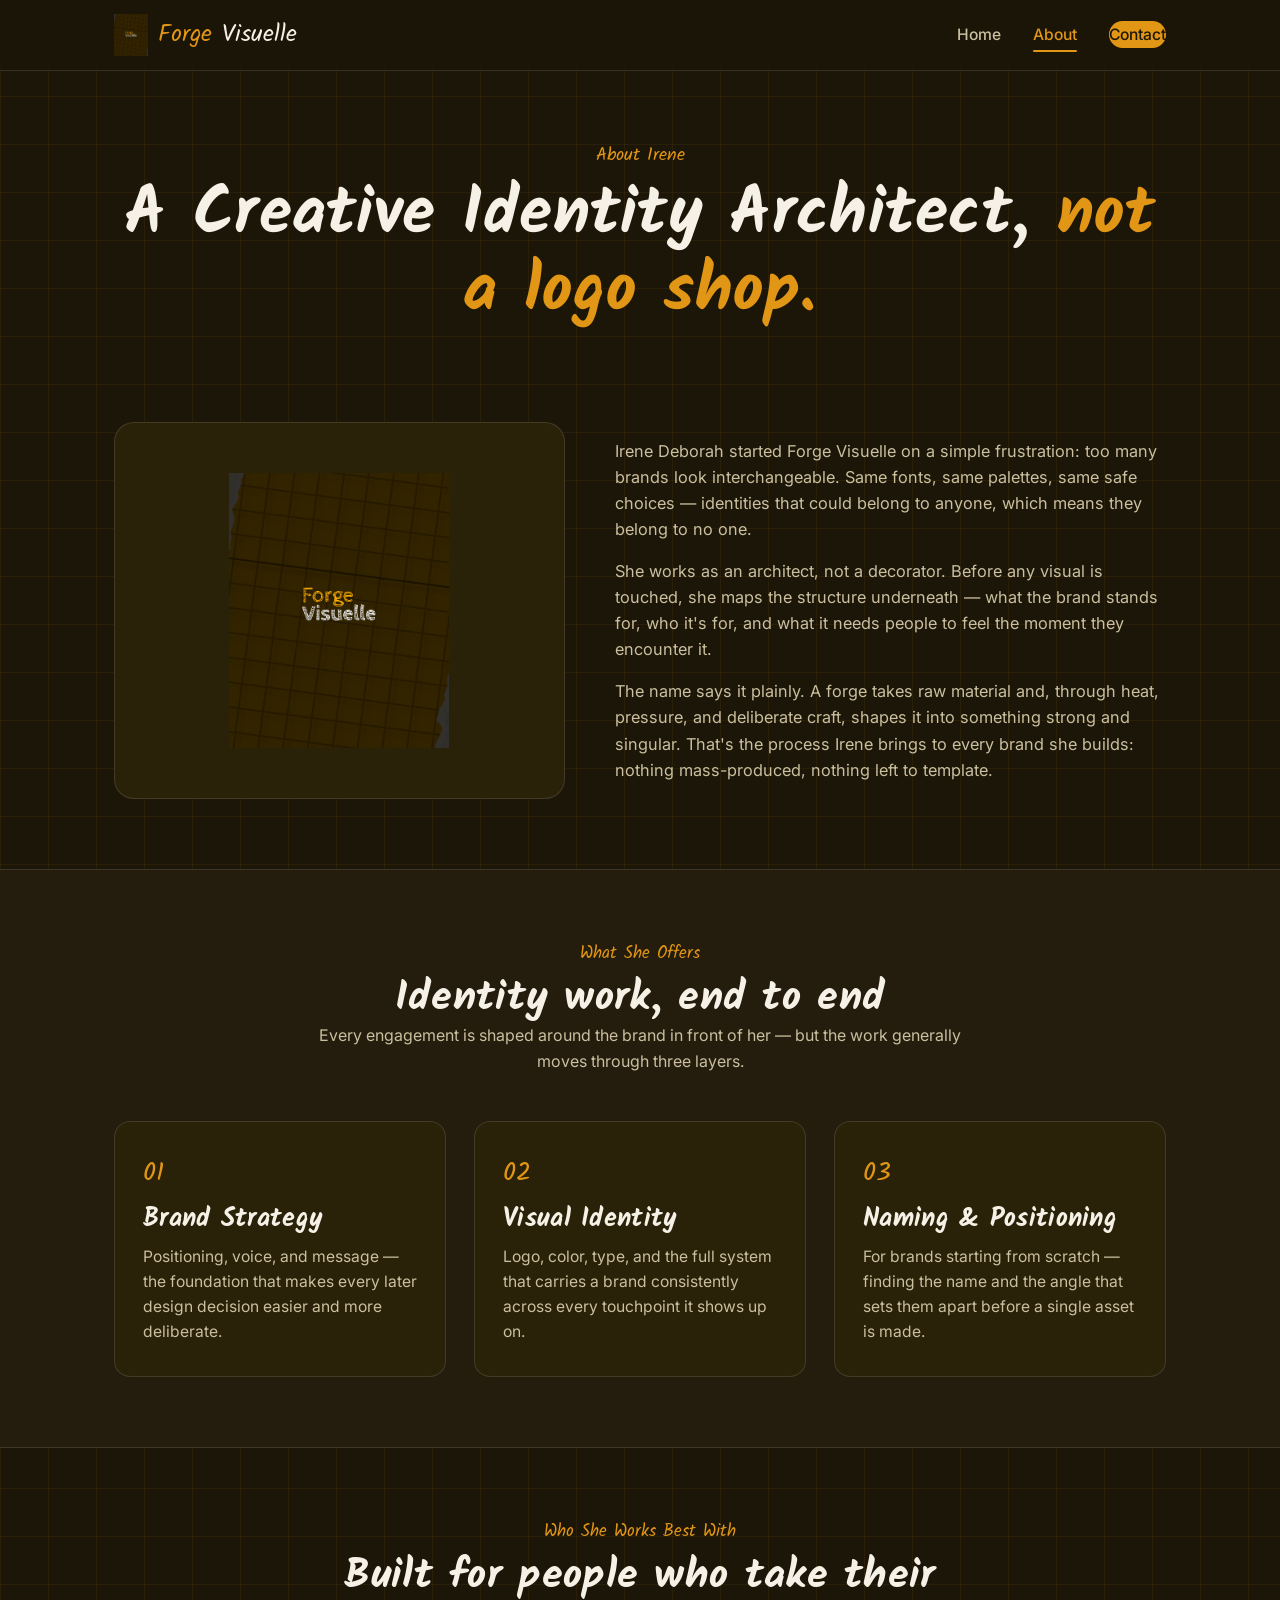
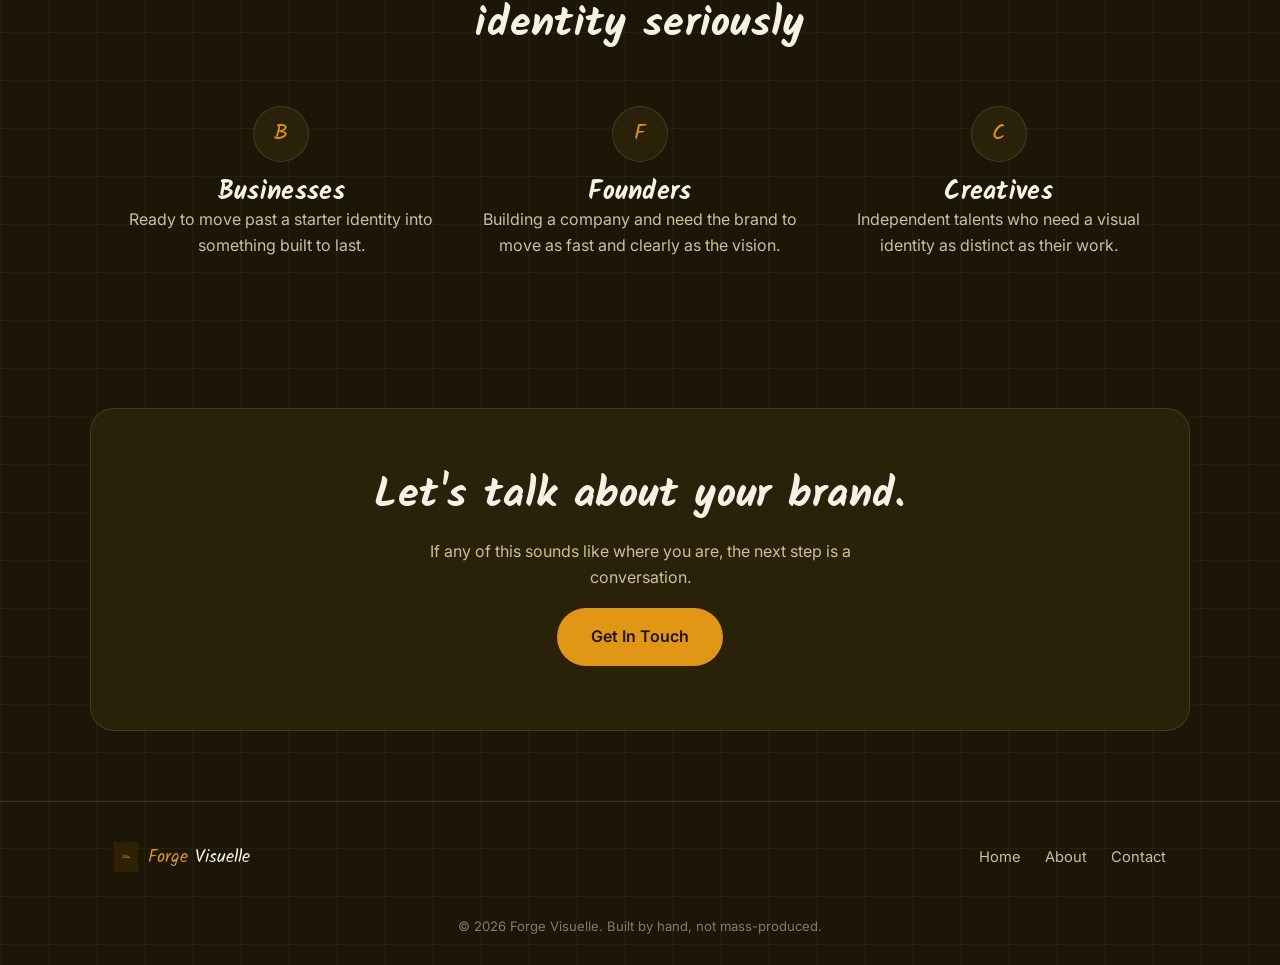
==== about.html @ b9db47db "Initial build of Forge Visuelle site Three-page static site (home, about, contact) for Irene Deborah" ====
<!DOCTYPE html>
<html lang="en">
<head>
<meta charset="UTF-8">
<meta name="viewport" content="width=device-width, initial-scale=1.0">
<title>About Irene Deborah — Forge Visuelle</title>
<meta name="description" content="Meet Irene Deborah, Creative Identity Architect and founder of Forge Visuelle — her story, philosophy, and what she offers.">

<link rel="icon" type="image/png" href="assets/forge-visuelle-logo.png">
<link rel="preconnect" href="https://fonts.googleapis.com">
<link rel="preconnect" href="https://fonts.gstatic.com" crossorigin>
<link href="https://fonts.googleapis.com/css2?family=Kalam:wght@400;700&family=Inter:wght@400;500;600;700&display=swap" rel="stylesheet">
<link rel="stylesheet" href="css/style.css">
</head>
<body>

<header class="site-header">
  <nav class="nav">
    <a href="index.html" class="nav-brand">
      <img src="assets/forge-visuelle-logo.png" alt="Forge Visuelle logo" class="nav-logo">
      <span class="nav-brand-text"><span class="forge">Forge</span> <span class="visuelle">Visuelle</span></span>
    </a>

    <ul class="nav-links">
      <li><a href="index.html">Home</a></li>
      <li><a href="about.html" class="active">About</a></li>
      <li><a href="contact.html" class="nav-cta">Contact</a></li>
    </ul>

    <button class="nav-toggle" aria-label="Toggle navigation" aria-expanded="false">
      <span></span><span></span><span></span>
    </button>
  </nav>
</header>

<main>

  <section class="page-hero">
    <div class="container">
      <span class="eyebrow">About Irene</span>
      <h1>A Creative Identity Architect, <span class="accent">not a logo shop.</span></h1>
    </div>
  </section>

  <!-- STORY -->
  <section>
    <div class="container story">
      <div class="story-visual">
        <img src="assets/forge-visuelle-logo.png" alt="Forge Visuelle mark">
      </div>
      <div class="story-copy">
        <p>Irene Deborah started Forge Visuelle on a simple frustration: too many brands look interchangeable. Same fonts, same palettes, same safe choices — identities that could belong to anyone, which means they belong to no one.</p>
        <p>She works as an architect, not a decorator. Before any visual is touched, she maps the structure underneath — what the brand stands for, who it's for, and what it needs people to feel the moment they encounter it.</p>
        <p>The name says it plainly. A forge takes raw material and, through heat, pressure, and deliberate craft, shapes it into something strong and singular. That's the process Irene brings to every brand she builds: nothing mass-produced, nothing left to template.</p>
      </div>
    </div>
  </section>

  <!-- WHAT SHE OFFERS -->
  <section class="section-alt">
    <div class="container">
      <div class="section-header">
        <span class="eyebrow">What She Offers</span>
        <h2>Identity work, end to end</h2>
        <p>Every engagement is shaped around the brand in front of her — but the work generally moves through three layers.</p>
      </div>

      <div class="grid grid-3">
        <div class="card">
          <span class="card-number">01</span>
          <h3>Brand Strategy</h3>
          <p>Positioning, voice, and message — the foundation that makes every later design decision easier and more deliberate.</p>
        </div>
        <div class="card">
          <span class="card-number">02</span>
          <h3>Visual Identity</h3>
          <p>Logo, color, type, and the full system that carries a brand consistently across every touchpoint it shows up on.</p>
        </div>
        <div class="card">
          <span class="card-number">03</span>
          <h3>Naming &amp; Positioning</h3>
          <p>For brands starting from scratch — finding the name and the angle that sets them apart before a single asset is made.</p>
        </div>
      </div>
    </div>
  </section>

  <!-- WHO SHE WORKS WITH -->
  <section>
    <div class="container">
      <div class="section-header">
        <span class="eyebrow">Who She Works Best With</span>
        <h2>Built for people who take their identity seriously</h2>
      </div>

      <div class="who-list">
        <div class="who-item">
          <span class="icon">B</span>
          <h3>Businesses</h3>
          <p>Ready to move past a starter identity into something built to last.</p>
        </div>
        <div class="who-item">
          <span class="icon">F</span>
          <h3>Founders</h3>
          <p>Building a company and need the brand to move as fast and clearly as the vision.</p>
        </div>
        <div class="who-item">
          <span class="icon">C</span>
          <h3>Creatives</h3>
          <p>Independent talents who need a visual identity as distinct as their work.</p>
        </div>
      </div>
    </div>
  </section>

  <!-- CTA -->
  <section class="cta-banner">
    <div class="container">
      <h2>Let's talk about your brand.</h2>
      <p>If any of this sounds like where you are, the next step is a conversation.</p>
      <a href="contact.html" class="btn btn-primary">Get In Touch</a>
    </div>
  </section>

</main>

<footer class="site-footer">
  <div class="container footer-inner">
    <a href="index.html" class="footer-brand">
      <img src="assets/forge-visuelle-logo.png" alt="Forge Visuelle logo" class="footer-logo">
      <span class="footer-brand-text"><span class="forge">Forge</span> Visuelle</span>
    </a>
    <ul class="footer-links">
      <li><a href="index.html">Home</a></li>
      <li><a href="about.html">About</a></li>
      <li><a href="contact.html">Contact</a></li>
    </ul>
    <p class="footer-note">© 2026 Forge Visuelle. Built by hand, not mass-produced.</p>
  </div>
</footer>

<script src="js/script.js"></script>
</body>
</html>
---- css/style.css ----
/* ============================================
   Forge Visuelle — shared stylesheet
   ============================================ */

:root {
  --bg: #1c1608;
  --bg-soft: #241c0d;
  --bg-panel: #2a2109;
  --line-color: rgba(226, 150, 21, 0.07);
  --accent: #e29615;
  --accent-soft: #f0ad3a;
  --text: #f5f1e6;
  --text-dim: #cabf9f;
  --border: rgba(245, 241, 230, 0.12);
  --font-display: "Kalam", cursive;
  --font-body: "Inter", sans-serif;
  --max-width: 1100px;
}

* {
  box-sizing: border-box;
  margin: 0;
  padding: 0;
}

html {
  scroll-behavior: smooth;
}

body {
  background-color: var(--bg);
  background-image:
    linear-gradient(var(--line-color) 1px, transparent 1px),
    linear-gradient(90deg, var(--line-color) 1px, transparent 1px);
  background-size: 48px 48px;
  color: var(--text);
  font-family: var(--font-body);
  line-height: 1.6;
  min-height: 100vh;
  display: flex;
  flex-direction: column;
  -webkit-font-smoothing: antialiased;
}

img {
  max-width: 100%;
  display: block;
}

a {
  color: inherit;
  text-decoration: none;
}

ul {
  list-style: none;
}

h1, h2, h3 {
  font-family: var(--font-display);
  font-weight: 700;
  line-height: 1.15;
  letter-spacing: 0.3px;
}

h1 { font-size: clamp(2.4rem, 6vw, 4.2rem); }
h2 { font-size: clamp(1.8rem, 4vw, 2.6rem); }
h3 { font-size: clamp(1.3rem, 3vw, 1.6rem); }

p {
  color: var(--text-dim);
}

.accent {
  color: var(--accent);
}

.container {
  width: 100%;
  max-width: var(--max-width);
  margin: 0 auto;
  padding: 0 24px;
}

/* ---------- Buttons ---------- */

.btn {
  display: inline-flex;
  align-items: center;
  gap: 8px;
  padding: 14px 32px;
  border-radius: 999px;
  font-family: var(--font-body);
  font-weight: 600;
  font-size: 1rem;
  border: 2px solid transparent;
  cursor: pointer;
  transition: transform 0.15s ease, background-color 0.15s ease, color 0.15s ease, border-color 0.15s ease;
}

.btn-primary {
  background-color: var(--accent);
  color: #1c1608;
}

.btn-primary:hover {
  background-color: var(--accent-soft);
  transform: translateY(-2px);
}

.btn-outline {
  background-color: transparent;
  color: var(--text);
  border-color: var(--border);
}

.btn-outline:hover {
  border-color: var(--accent);
  color: var(--accent);
  transform: translateY(-2px);
}

/* ---------- Header / Nav ---------- */

.site-header {
  position: sticky;
  top: 0;
  z-index: 100;
  background-color: rgba(28, 22, 8, 0.88);
  backdrop-filter: blur(8px);
  border-bottom: 1px solid var(--border);
}

.nav {
  display: flex;
  align-items: center;
  justify-content: space-between;
  padding: 14px 24px;
  max-width: var(--max-width);
  margin: 0 auto;
}

.nav-brand {
  display: flex;
  align-items: center;
  gap: 10px;
}

.nav-logo {
  height: 42px;
  width: auto;
}

.nav-brand-text {
  font-family: var(--font-display);
  font-size: 1.5rem;
  line-height: 1;
}

.nav-brand-text .forge { color: var(--accent); }
.nav-brand-text .visuelle { color: var(--text); }

.nav-links {
  display: flex;
  align-items: center;
  gap: 32px;
}

.nav-links a {
  font-weight: 500;
  font-size: 0.98rem;
  color: var(--text-dim);
  position: relative;
  padding: 4px 0;
  transition: color 0.15s ease;
}

.nav-links a:hover,
.nav-links a.active {
  color: var(--accent);
}

.nav-links a.active::after {
  content: "";
  position: absolute;
  left: 0;
  bottom: -4px;
  width: 100%;
  height: 2px;
  background-color: var(--accent);
  border-radius: 2px;
}

.nav-cta {
  background-color: var(--accent);
  color: #1c1608 !important;
  padding: 9px 22px;
  border-radius: 999px;
  font-weight: 600;
}

.nav-cta:hover {
  background-color: var(--accent-soft);
}

.nav-toggle {
  display: none;
  flex-direction: column;
  gap: 5px;
  background: none;
  border: none;
  cursor: pointer;
  padding: 6px;
}

.nav-toggle span {
  width: 26px;
  height: 2px;
  background-color: var(--text);
  border-radius: 2px;
  transition: transform 0.2s ease, opacity 0.2s ease;
}

/* ---------- Hero ---------- */

.hero {
  padding: 90px 0 70px;
}

.hero .container {
  display: flex;
  flex-direction: column;
  align-items: center;
  text-align: center;
  gap: 22px;
}

.hero-logo {
  width: 150px;
  height: auto;
  margin-bottom: 6px;
}

.hero-tagline {
  font-family: var(--font-display);
  color: var(--accent);
  font-size: 1.3rem;
  letter-spacing: 0.5px;
}

.hero h1 {
  max-width: 780px;
}

.hero-sub {
  max-width: 560px;
  font-size: 1.1rem;
}

.hero-actions {
  margin-top: 10px;
  display: flex;
  gap: 16px;
  flex-wrap: wrap;
  justify-content: center;
}

/* ---------- Sections ---------- */

section {
  padding: 70px 0;
}

.section-alt {
  background-color: var(--bg-soft);
  border-top: 1px solid var(--border);
  border-bottom: 1px solid var(--border);
}

.section-header {
  text-align: center;
  max-width: 680px;
  margin: 0 auto 46px;
}

.section-header .eyebrow {
  display: inline-block;
  font-family: var(--font-display);
  color: var(--accent);
  font-size: 1.05rem;
  margin-bottom: 8px;
}

/* ---------- Cards / grids ---------- */

.grid {
  display: grid;
  gap: 28px;
}

.grid-2 { grid-template-columns: repeat(2, 1fr); }
.grid-3 { grid-template-columns: repeat(3, 1fr); }

.card {
  background-color: var(--bg-panel);
  border: 1px solid var(--border);
  border-radius: 16px;
  padding: 32px 28px;
  transition: transform 0.2s ease, border-color 0.2s ease;
}

.card:hover {
  transform: translateY(-4px);
  border-color: var(--accent);
}

.card .card-number {
  font-family: var(--font-display);
  color: var(--accent);
  font-size: 1.6rem;
  display: block;
  margin-bottom: 10px;
}

.card h3 {
  margin-bottom: 10px;
}

.card p {
  font-size: 0.98rem;
}

/* ---------- CTA banner ---------- */

.cta-banner {
  text-align: center;
}

.cta-banner .container {
  background-color: var(--bg-panel);
  border: 1px solid var(--border);
  border-radius: 24px;
  padding: 64px 32px;
  display: flex;
  flex-direction: column;
  align-items: center;
  gap: 18px;
}

.cta-banner h2 {
  max-width: 620px;
}

.cta-banner p {
  max-width: 480px;
}

/* ---------- Footer ---------- */

.site-footer {
  margin-top: auto;
  border-top: 1px solid var(--border);
  padding: 40px 0 28px;
}

.footer-inner {
  display: flex;
  flex-wrap: wrap;
  justify-content: space-between;
  align-items: center;
  gap: 20px;
}

.footer-brand {
  display: flex;
  align-items: center;
  gap: 10px;
}

.footer-logo {
  height: 30px;
}

.footer-brand-text {
  font-family: var(--font-display);
  font-size: 1.1rem;
}

.footer-brand-text .forge { color: var(--accent); }

.footer-links {
  display: flex;
  gap: 24px;
}

.footer-links a {
  font-size: 0.92rem;
  color: var(--text-dim);
  transition: color 0.15s ease;
}

.footer-links a:hover {
  color: var(--accent);
}

.footer-note {
  width: 100%;
  text-align: center;
  font-size: 0.82rem;
  color: var(--text-dim);
  opacity: 0.6;
  margin-top: 24px;
}

/* ---------- About page ---------- */

.page-hero {
  padding: 70px 0 20px;
  text-align: center;
}

.page-hero .eyebrow {
  font-family: var(--font-display);
  color: var(--accent);
  font-size: 1.1rem;
}

.page-hero h1 {
  margin-top: 8px;
}

.story {
  display: grid;
  grid-template-columns: 0.9fr 1.1fr;
  gap: 50px;
  align-items: center;
}

.story-visual {
  background-color: var(--bg-panel);
  border: 1px solid var(--border);
  border-radius: 20px;
  padding: 50px 30px;
  display: flex;
  align-items: center;
  justify-content: center;
}

.story-visual img {
  width: 100%;
  max-width: 220px;
}

.story-copy p {
  margin-bottom: 16px;
  font-size: 1.02rem;
}

.story-copy p:last-child {
  margin-bottom: 0;
}

.who-list {
  display: grid;
  grid-template-columns: repeat(3, 1fr);
  gap: 24px;
}

.who-item {
  text-align: center;
  padding: 10px;
}

.who-item .icon {
  width: 56px;
  height: 56px;
  border-radius: 50%;
  background-color: var(--bg-panel);
  border: 1px solid var(--border);
  display: flex;
  align-items: center;
  justify-content: center;
  margin: 0 auto 16px;
  font-family: var(--font-display);
  color: var(--accent);
  font-size: 1.4rem;
}

/* ---------- Contact page ---------- */

.contact-grid {
  display: grid;
  grid-template-columns: 1fr 1.1fr;
  gap: 40px;
  align-items: start;
}

.contact-info-card {
  background-color: var(--bg-panel);
  border: 1px solid var(--border);
  border-radius: 20px;
  padding: 40px 32px;
}

.contact-info-card h3 {
  margin-bottom: 18px;
}

.contact-line {
  display: flex;
  align-items: center;
  gap: 14px;
  padding: 14px 0;
  border-top: 1px solid var(--border);
  font-size: 1.02rem;
}

.contact-line:first-of-type {
  border-top: none;
}

.contact-line .label {
  font-family: var(--font-display);
  color: var(--accent);
  min-width: 70px;
}

.contact-line a:hover {
  color: var(--accent);
}

.contact-form-card {
  background-color: var(--bg-panel);
  border: 1px solid var(--border);
  border-radius: 20px;
  padding: 40px 32px;
}

.contact-form-card h3 {
  margin-bottom: 8px;
}

.form-note {
  font-size: 0.9rem;
  margin-bottom: 24px;
}

.field {
  margin-bottom: 20px;
}

.field label {
  display: block;
  font-size: 0.92rem;
  font-weight: 600;
  margin-bottom: 8px;
  color: var(--text);
}

.field input,
.field textarea {
  width: 100%;
  background-color: var(--bg);
  border: 1px solid var(--border);
  border-radius: 10px;
  padding: 13px 16px;
  color: var(--text);
  font-family: var(--font-body);
  font-size: 0.98rem;
  transition: border-color 0.15s ease;
}

.field input:focus,
.field textarea:focus {
  outline: none;
  border-color: var(--accent);
}

.field textarea {
  resize: vertical;
  min-height: 130px;
}

.form-status {
  margin-top: 14px;
  font-size: 0.9rem;
  color: var(--accent);
  display: none;
}

.form-status.visible {
  display: block;
}

/* ---------- Responsive ---------- */

@media (max-width: 880px) {
  .grid-3 { grid-template-columns: repeat(2, 1fr); }
  .story { grid-template-columns: 1fr; }
  .story-visual { max-width: 260px; margin: 0 auto; }
  .contact-grid { grid-template-columns: 1fr; }
  .who-list { grid-template-columns: 1fr; }
}

@media (max-width: 720px) {
  .nav-links {
    position: absolute;
    top: 100%;
    left: 0;
    right: 0;
    background-color: var(--bg);
    border-bottom: 1px solid var(--border);
    flex-direction: column;
    align-items: flex-start;
    padding: 20px 24px 28px;
    gap: 18px;
    display: none;
  }

  .nav-links.open {
    display: flex;
  }

  .nav-toggle {
    display: flex;
  }

  .grid-2, .grid-3 { grid-template-columns: 1fr; }

  section { padding: 50px 0; }

  .hero { padding: 60px 0 50px; }
}

@media (max-width: 480px) {
  .nav-brand-text { font-size: 1.2rem; }
  .nav-logo { height: 34px; }
  .hero-logo { width: 110px; }
  .cta-banner .container { padding: 44px 22px; }
  .footer-inner { flex-direction: column; align-items: flex-start; }
}
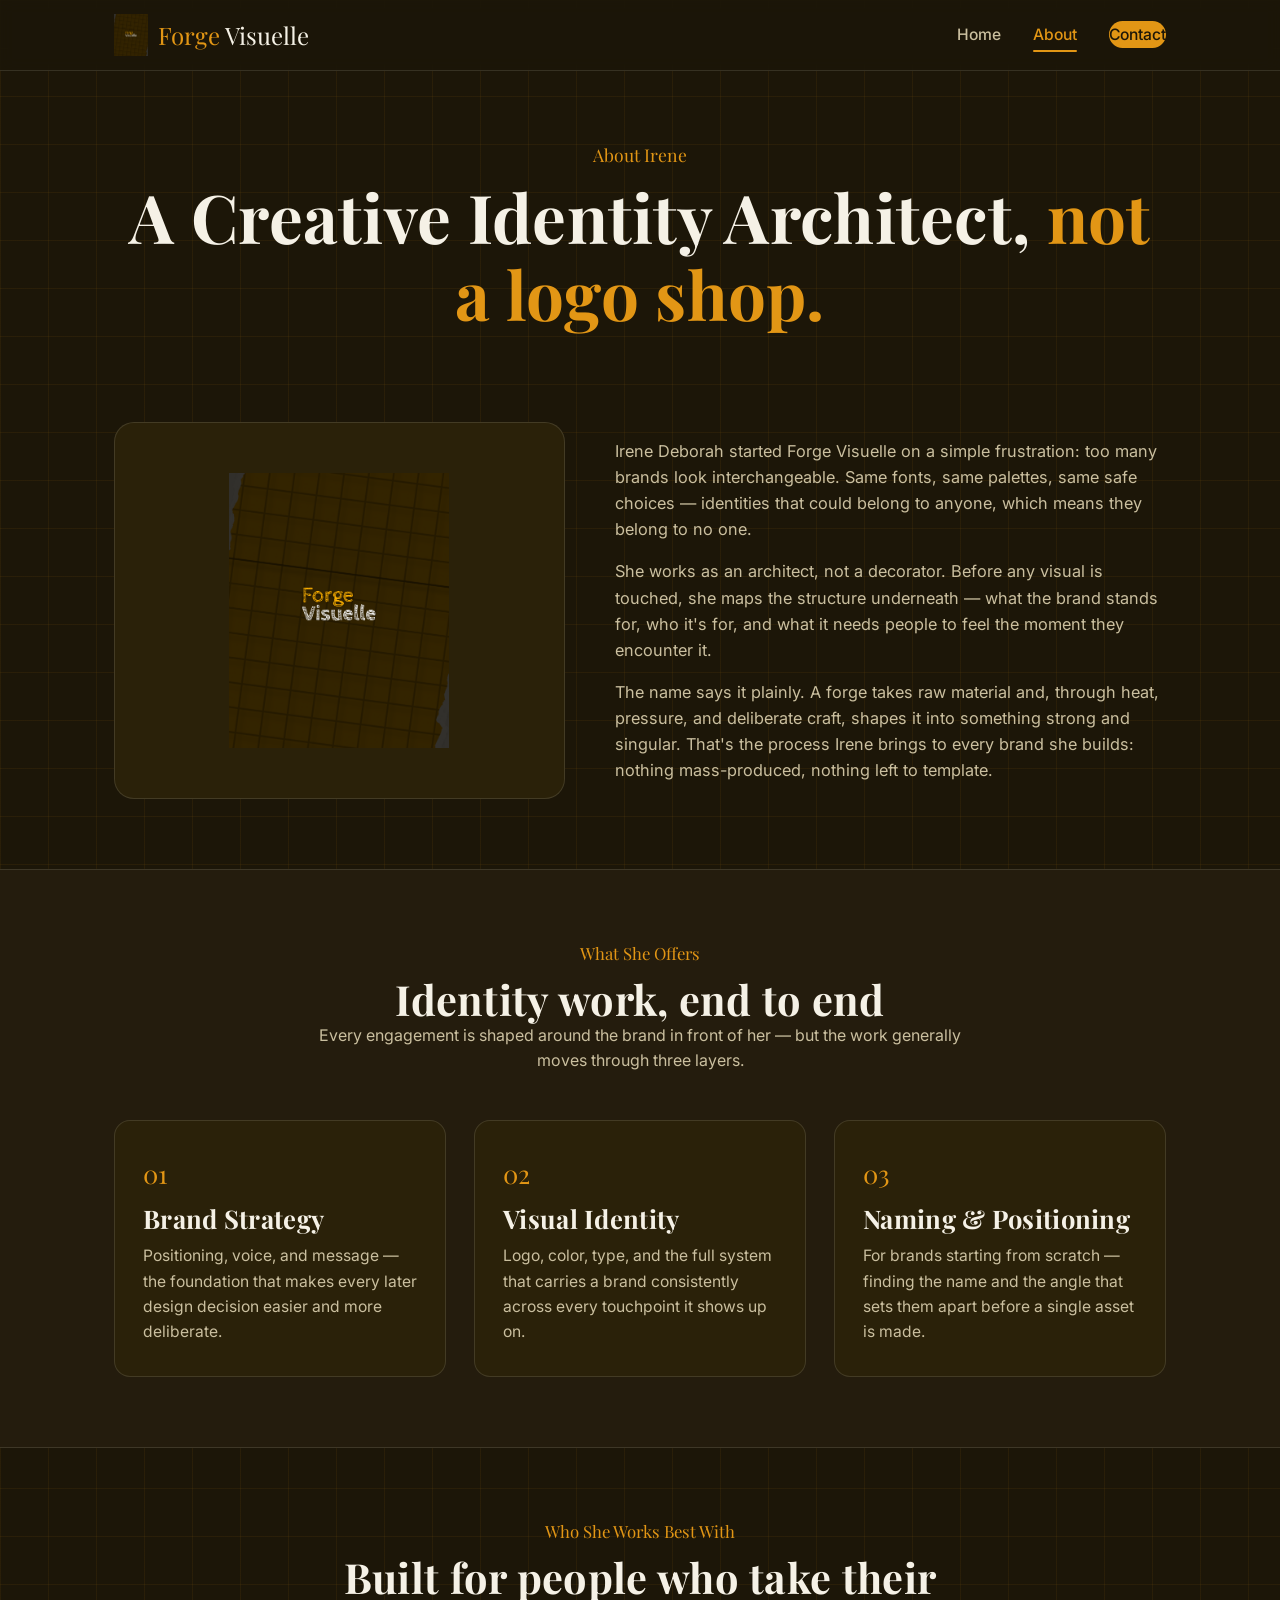
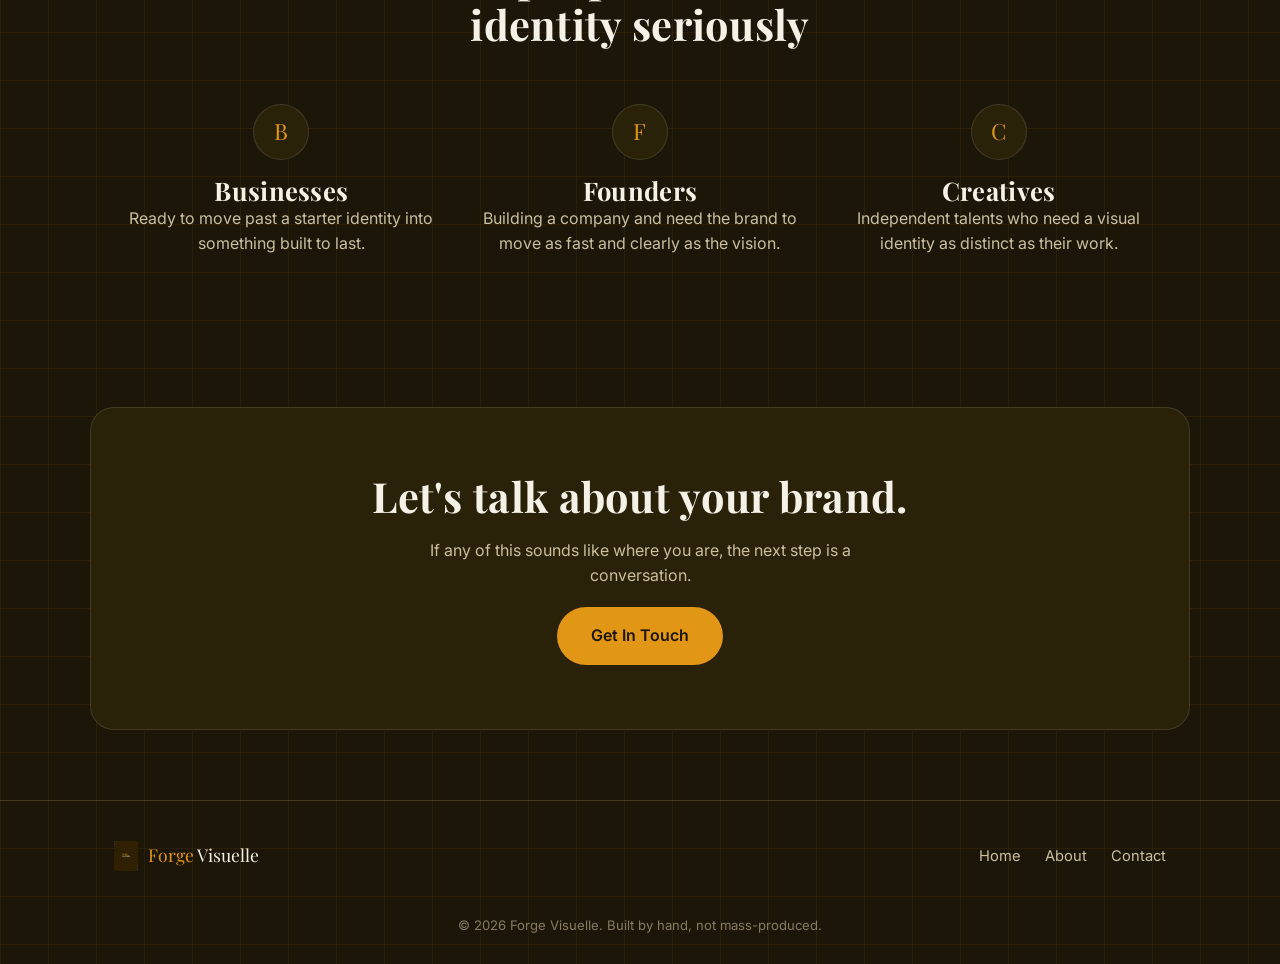
==== commit 4ba16301: "Switch to Playfair Display and polish contact page copy Replace the marker-style Kalam headings with" ====
--- a/about.html
+++ b/about.html
@@ -9,7 +9,7 @@
 <link rel="icon" type="image/png" href="assets/forge-visuelle-logo.png">
 <link rel="preconnect" href="https://fonts.googleapis.com">
 <link rel="preconnect" href="https://fonts.gstatic.com" crossorigin>
-<link href="https://fonts.googleapis.com/css2?family=Kalam:wght@400;700&family=Inter:wght@400;500;600;700&display=swap" rel="stylesheet">
+<link href="https://fonts.googleapis.com/css2?family=Playfair+Display:ital,wght@0,500;0,600;0,700;1,500;1,600&family=Inter:wght@400;500;600;700&display=swap" rel="stylesheet">
 <link rel="stylesheet" href="css/style.css">
 </head>
 <body>
--- a/css/style.css
+++ b/css/style.css
@@ -12,7 +12,7 @@
   --text: #f5f1e6;
   --text-dim: #cabf9f;
   --border: rgba(245, 241, 230, 0.12);
-  --font-display: "Kalam", cursive;
+  --font-display: "Playfair Display", serif;
   --font-body: "Inter", sans-serif;
   --max-width: 1100px;
 }
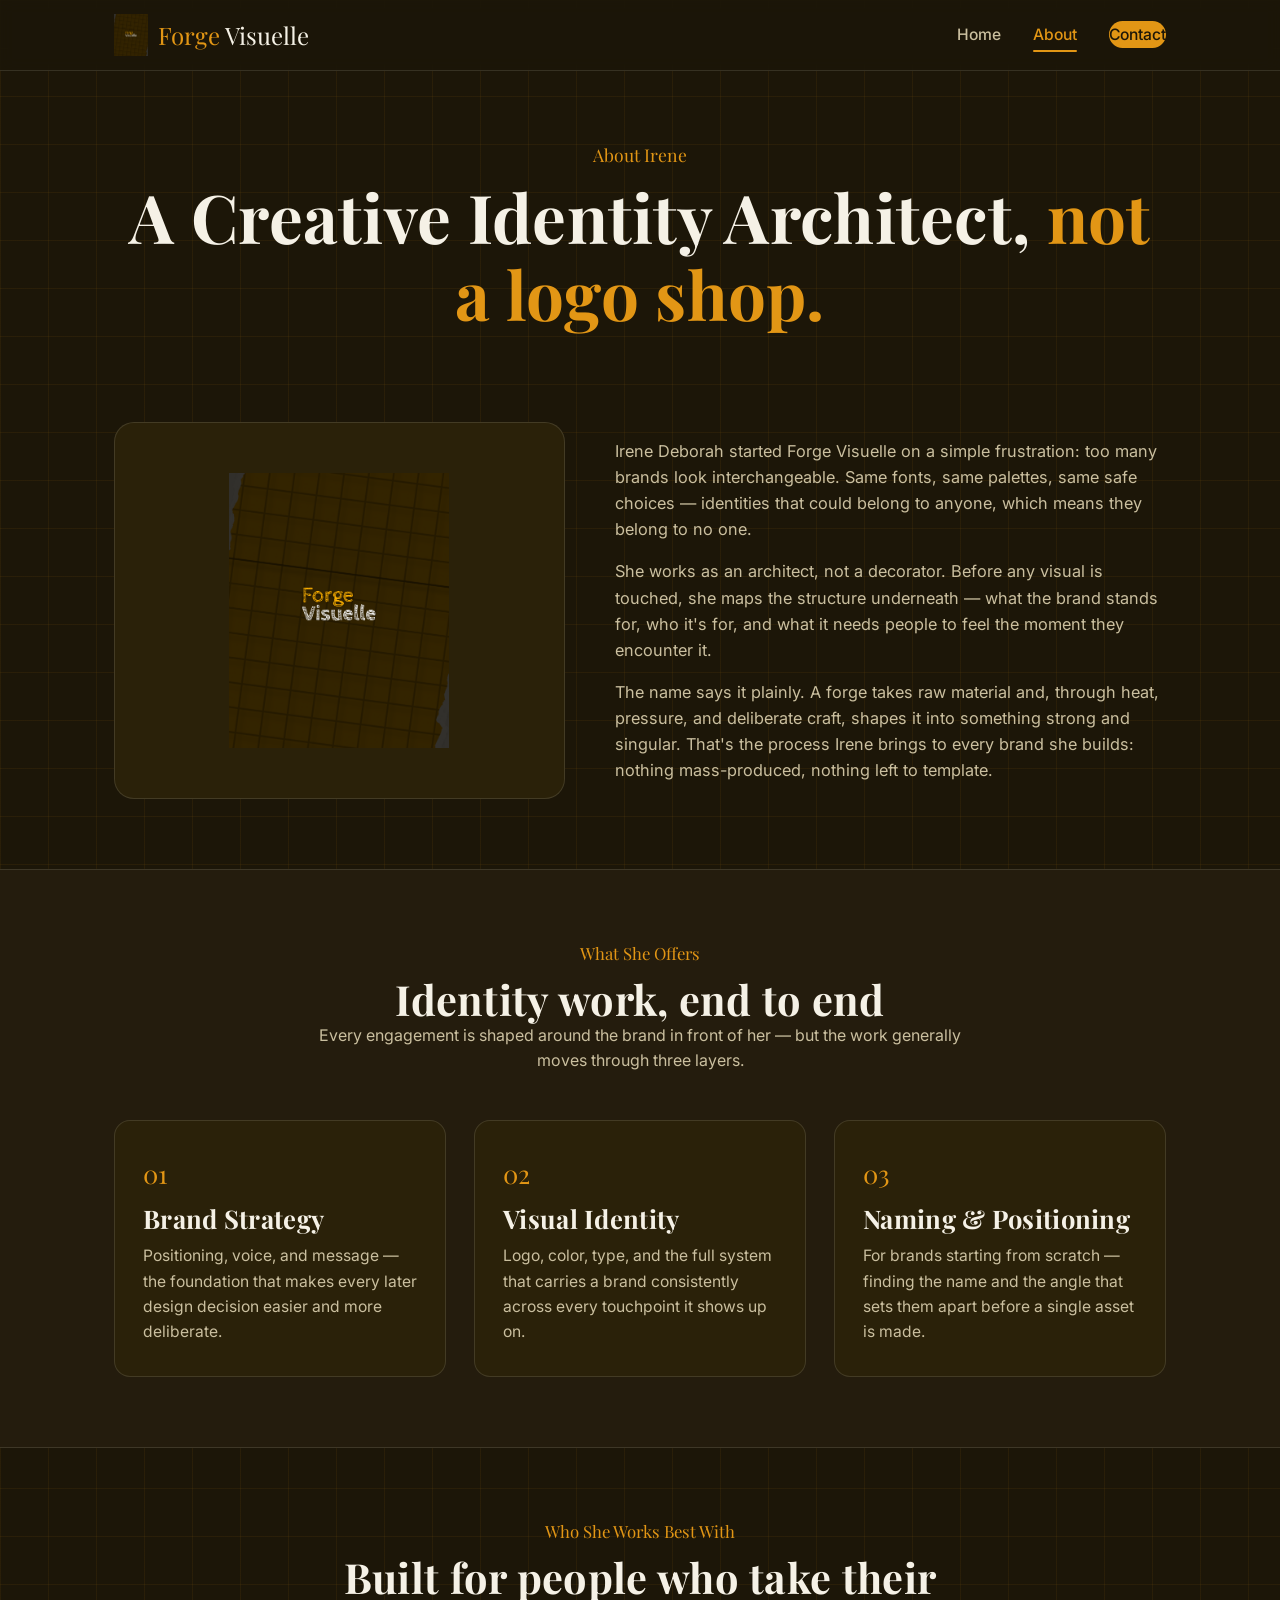
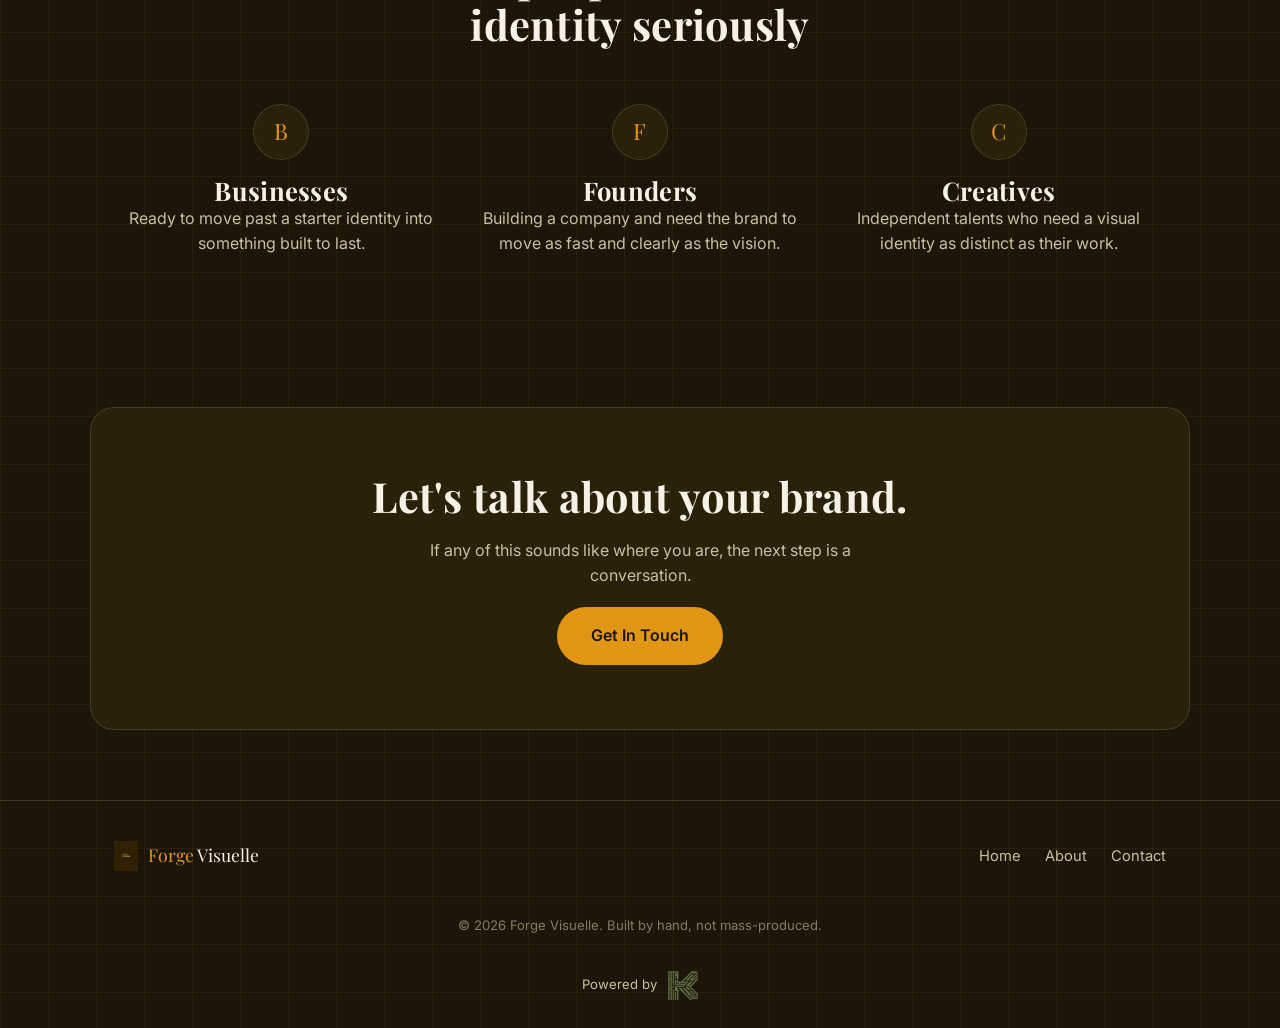
==== commit f7f5ed1b: "Add "Powered by" K logo to site footer Co-Authored-By: Claude Sonnet 5 <noreply@anthropic.com>" ====
--- a/about.html
+++ b/about.html
@@ -136,6 +136,10 @@
       <li><a href="contact.html">Contact</a></li>
     </ul>
     <p class="footer-note">© 2026 Forge Visuelle. Built by hand, not mass-produced.</p>
+    <div class="powered-by">
+      <span>Powered by</span>
+      <img src="assets/powered-by-logo.png" alt="K logo">
+    </div>
   </div>
 </footer>
 
--- a/css/style.css
+++ b/css/style.css
@@ -410,6 +410,22 @@
   color: var(--text-dim);
   opacity: 0.6;
   margin-top: 24px;
+}
+
+.powered-by {
+  width: 100%;
+  display: flex;
+  justify-content: center;
+  align-items: center;
+  gap: 10px;
+  margin-top: 14px;
+  font-size: 0.82rem;
+  color: var(--text-dim);
+}
+
+.powered-by img {
+  height: 30px;
+  width: auto;
 }
 
 /* ---------- About page ---------- */
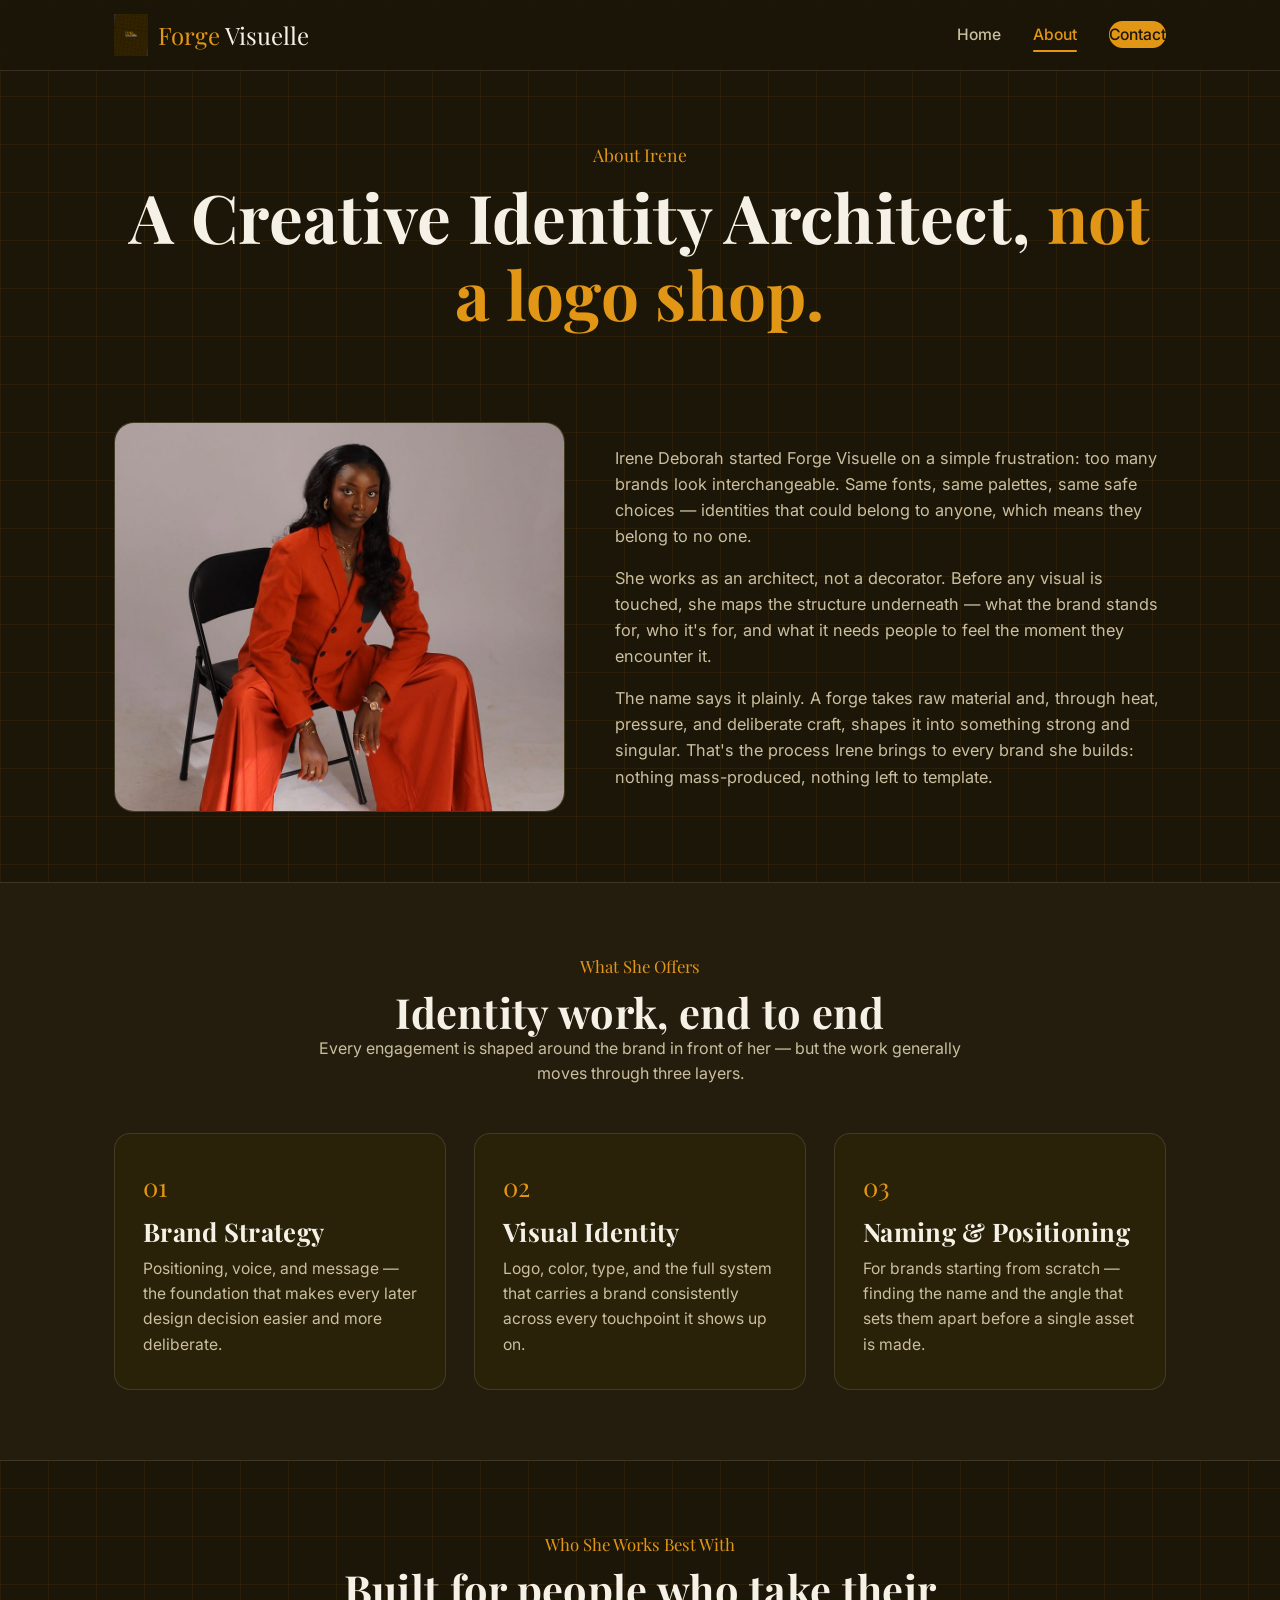
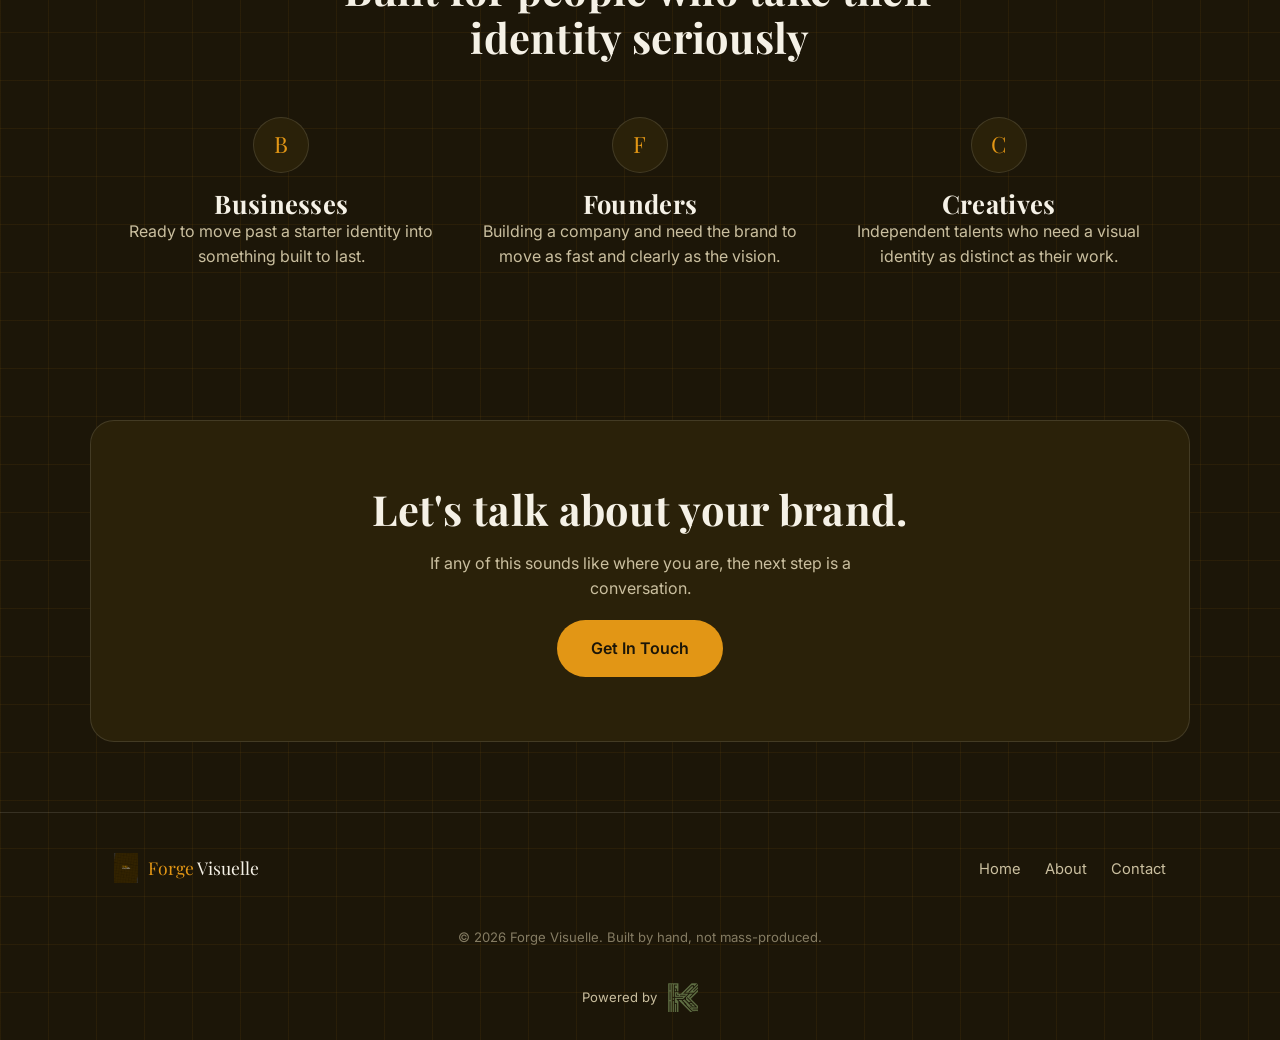
==== commit 8774c2ee: "Add Irene's photo to About and tighten mobile experience Replace the logo in the About story section" ====
--- a/about.html
+++ b/about.html
@@ -2,7 +2,8 @@
 <html lang="en">
 <head>
 <meta charset="UTF-8">
-<meta name="viewport" content="width=device-width, initial-scale=1.0">
+<meta name="viewport" content="width=device-width, initial-scale=1.0, viewport-fit=cover">
+<meta name="theme-color" content="#1c1608">
 <title>About Irene Deborah — Forge Visuelle</title>
 <meta name="description" content="Meet Irene Deborah, Creative Identity Architect and founder of Forge Visuelle — her story, philosophy, and what she offers.">
 
@@ -46,7 +47,7 @@
   <section>
     <div class="container story">
       <div class="story-visual">
-        <img src="assets/forge-visuelle-logo.png" alt="Forge Visuelle mark">
+        <img src="assets/irene-deborah.jpg" alt="Irene Deborah, Creative Identity Architect and founder of Forge Visuelle" width="1000" height="864">
       </div>
       <div class="story-copy">
         <p>Irene Deborah started Forge Visuelle on a simple frustration: too many brands look interchangeable. Same fonts, same palettes, same safe choices — identities that could belong to anyone, which means they belong to no one.</p>
--- a/css/style.css
+++ b/css/style.css
@@ -25,9 +25,16 @@
 
 html {
   scroll-behavior: smooth;
+  -webkit-text-size-adjust: 100%;
+  text-size-adjust: 100%;
 }
 
 body {
+  overflow-x: hidden;
+  -webkit-tap-highlight-color: transparent;
+  padding-left: env(safe-area-inset-left);
+  padding-right: env(safe-area-inset-right);
+  padding-bottom: env(safe-area-inset-bottom);
   background-color: var(--bg);
   background-image:
     linear-gradient(var(--line-color) 1px, transparent 1px),
@@ -37,6 +44,7 @@
   font-family: var(--font-body);
   line-height: 1.6;
   min-height: 100vh;
+  min-height: 100dvh;
   display: flex;
   flex-direction: column;
   -webkit-font-smoothing: antialiased;
@@ -206,11 +214,15 @@
 .nav-toggle {
   display: none;
   flex-direction: column;
+  justify-content: center;
+  align-items: center;
   gap: 5px;
   background: none;
   border: none;
   cursor: pointer;
-  padding: 6px;
+  width: 44px;
+  height: 44px;
+  margin-right: -8px;
 }
 
 .nav-toggle span {
@@ -453,18 +465,15 @@
 }
 
 .story-visual {
-  background-color: var(--bg-panel);
   border: 1px solid var(--border);
   border-radius: 20px;
-  padding: 50px 30px;
-  display: flex;
-  align-items: center;
-  justify-content: center;
+  overflow: hidden;
+  background-color: var(--bg-panel);
 }
 
 .story-visual img {
   width: 100%;
-  max-width: 220px;
+  height: auto;
 }
 
 .story-copy p {
@@ -582,7 +591,8 @@
   padding: 13px 16px;
   color: var(--text);
   font-family: var(--font-body);
-  font-size: 0.98rem;
+  font-size: 1rem;
+  min-height: 48px;
   transition: border-color 0.15s ease;
 }
 
@@ -612,8 +622,8 @@
 
 @media (max-width: 880px) {
   .grid-3 { grid-template-columns: repeat(2, 1fr); }
-  .story { grid-template-columns: 1fr; }
-  .story-visual { max-width: 260px; margin: 0 auto; }
+  .story { grid-template-columns: 1fr; gap: 32px; }
+  .story-visual { max-width: 460px; margin: 0 auto; }
   .contact-grid { grid-template-columns: 1fr; }
   .who-list { grid-template-columns: 1fr; }
 }
@@ -627,10 +637,24 @@
     background-color: var(--bg);
     border-bottom: 1px solid var(--border);
     flex-direction: column;
-    align-items: flex-start;
-    padding: 20px 24px 28px;
-    gap: 18px;
+    align-items: stretch;
+    padding: 12px 24px 24px;
+    gap: 4px;
     display: none;
+  }
+
+  .nav-links a {
+    display: block;
+    padding: 14px 0;
+    font-size: 1.05rem;
+  }
+
+  .nav-links a.active::after { display: none; }
+
+  .nav-links .nav-cta {
+    margin-top: 8px;
+    text-align: center;
+    padding: 14px 22px;
   }
 
   .nav-links.open {
@@ -649,9 +673,28 @@
 }
 
 @media (max-width: 480px) {
+  .container { padding: 0 20px; }
+  .nav { padding: 10px 20px; }
   .nav-brand-text { font-size: 1.2rem; }
   .nav-logo { height: 34px; }
   .hero-logo { width: 110px; }
+  .hero-actions { width: 100%; flex-direction: column; }
+  .hero-actions .btn,
+  .cta-banner .btn { width: 100%; justify-content: center; }
+  .btn { min-height: 48px; }
+  .card { padding: 26px 22px; }
+  .contact-info-card,
+  .contact-form-card { padding: 30px 22px; }
+  .contact-line { flex-wrap: wrap; gap: 4px 14px; word-break: break-word; }
   .cta-banner .container { padding: 44px 22px; }
   .footer-inner { flex-direction: column; align-items: flex-start; }
-}
+  .footer-links a { display: inline-block; padding: 8px 0; }
+  .footer-note { text-align: left; }
+  .powered-by { justify-content: flex-start; }
+}
+
+@media (hover: none) {
+  .card:hover,
+  .btn-primary:hover,
+  .btn-outline:hover { transform: none; }
+}
